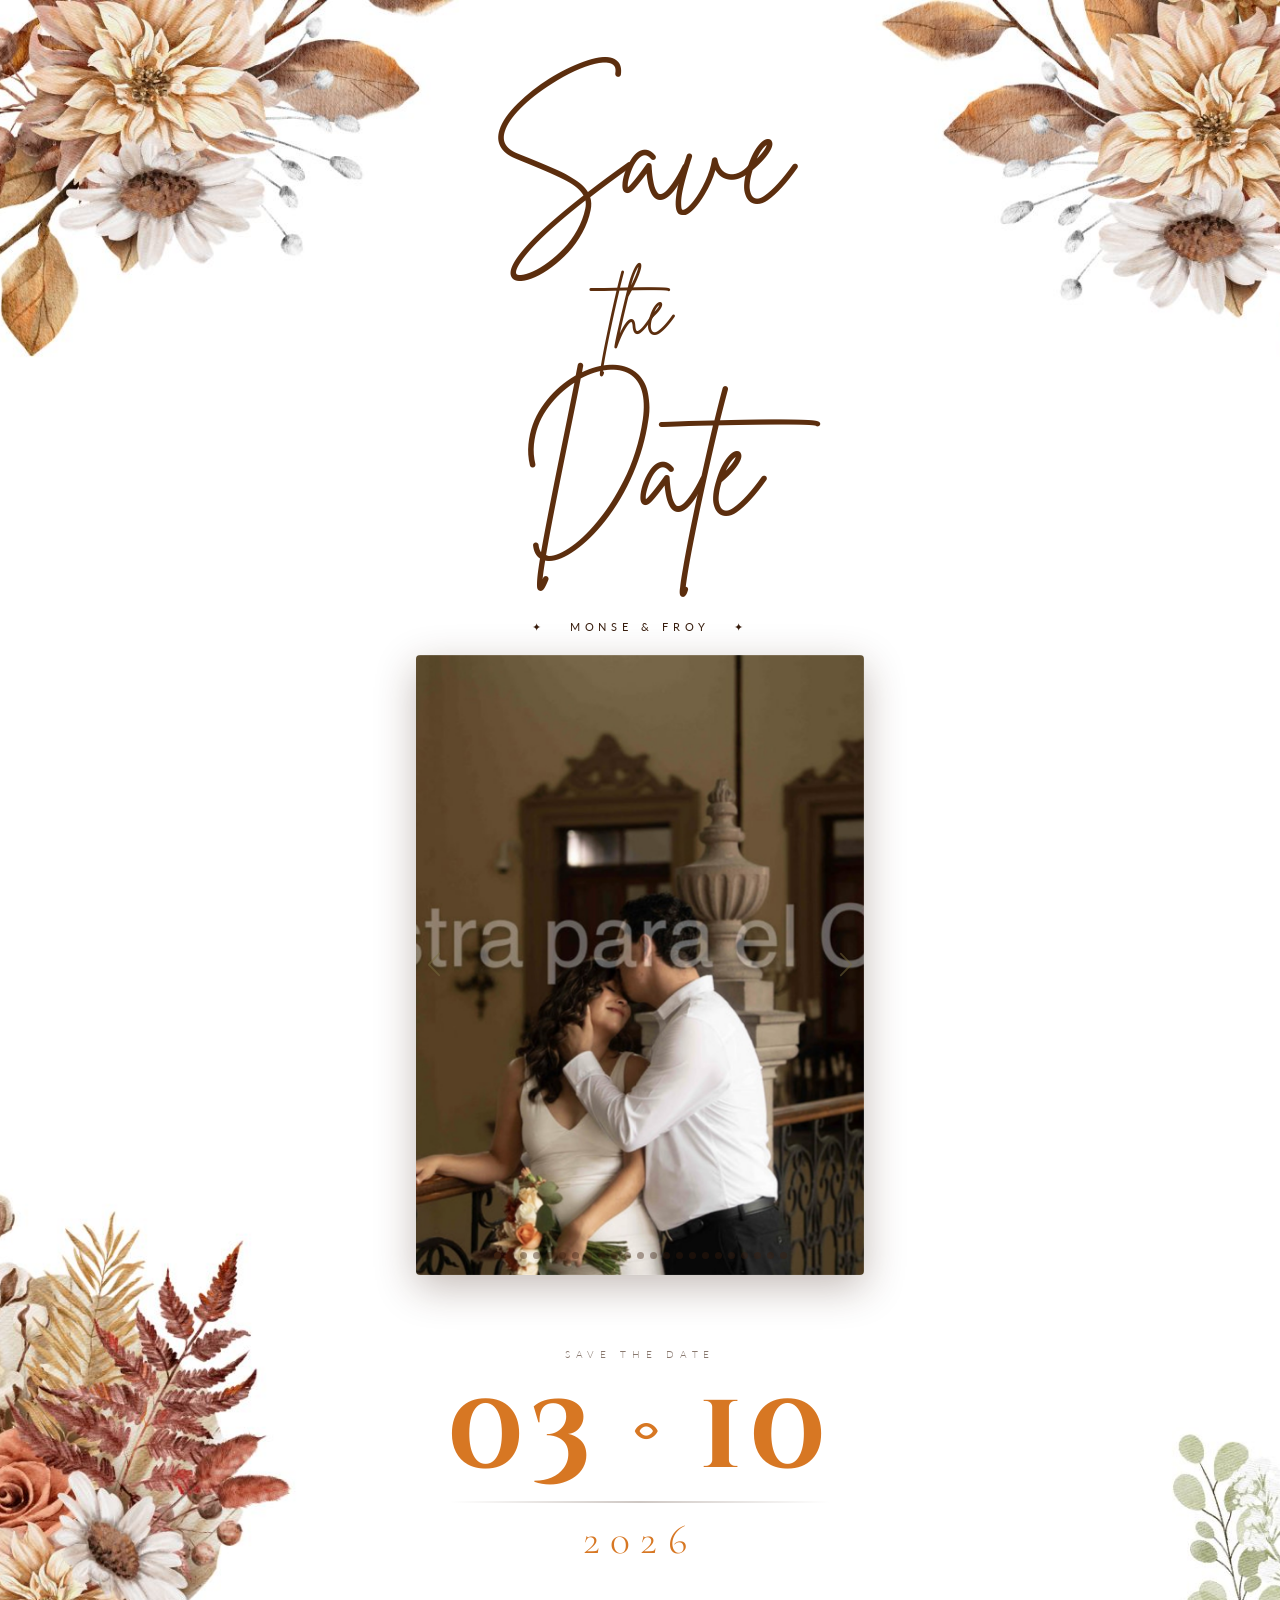
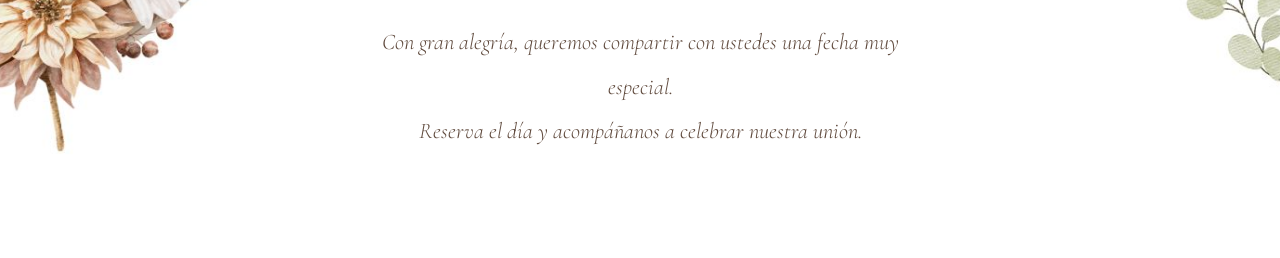
==== index.html @ de8fea37 "Add files via upload" ====
<!DOCTYPE html>
<html lang="es">
<head>
  <meta charset="UTF-8" />
  <meta name="viewport" content="width=device-width, initial-scale=1.0" />
  <title>Monse & Froy – Save the Date</title>
  <link href="https://cdn.jsdelivr.net/npm/bootstrap@5.3.3/dist/css/bootstrap.min.css" rel="stylesheet" />
  <link rel="preconnect" href="https://fonts.googleapis.com" />
  <link rel="preconnect" href="https://fonts.gstatic.com" crossorigin />
  <link href="https://fonts.googleapis.com/css2?family=Cormorant+Garamond:ital,wght@0,300;0,400;1,300;1,400&family=Cinzel+Decorative:wght@400;700&family=Lato:wght@300;400&display=swap" rel="stylesheet" />
  <link rel="stylesheet" href="static/css/styles.css" />
</head>
<body>

  <!-- HEADER – NOMBRES -->
  <header class="fade-up">
    <span class="header-nombres">Save</span>
    <span class="header-amp">the</span>
    <span class="header-nombres">Date</span>
  </header>

  <!-- SEPARADOR -->
  <div class="ornament fade-up">&#10022; &nbsp; Monse & Froy &nbsp; &#10022;</div>

  <!-- CAROUSEL -->
  <div class="carousel-wrap fade-up">
    <div id="photoCarousel" class="carousel slide" data-bs-ride="carousel" data-bs-interval="3200">

      <div class="carousel-indicators">
        <button type="button" data-bs-target="#photoCarousel" data-bs-slide-to="0"  class="active" aria-label="1"></button>
        <button type="button" data-bs-target="#photoCarousel" data-bs-slide-to="1"  aria-label="2"></button>
        <button type="button" data-bs-target="#photoCarousel" data-bs-slide-to="2"  aria-label="3"></button>
        <button type="button" data-bs-target="#photoCarousel" data-bs-slide-to="3"  aria-label="4"></button>
        <button type="button" data-bs-target="#photoCarousel" data-bs-slide-to="4"  aria-label="5"></button>
        <button type="button" data-bs-target="#photoCarousel" data-bs-slide-to="5"  aria-label="6"></button>
        <button type="button" data-bs-target="#photoCarousel" data-bs-slide-to="6"  aria-label="7"></button>
        <button type="button" data-bs-target="#photoCarousel" data-bs-slide-to="7"  aria-label="8"></button>
        <button type="button" data-bs-target="#photoCarousel" data-bs-slide-to="8"  aria-label="9"></button>
        <button type="button" data-bs-target="#photoCarousel" data-bs-slide-to="9"  aria-label="10"></button>
        <button type="button" data-bs-target="#photoCarousel" data-bs-slide-to="10" aria-label="11"></button>
        <button type="button" data-bs-target="#photoCarousel" data-bs-slide-to="11" aria-label="12"></button>
        <button type="button" data-bs-target="#photoCarousel" data-bs-slide-to="12" aria-label="13"></button>
        <button type="button" data-bs-target="#photoCarousel" data-bs-slide-to="13" aria-label="14"></button>
        <button type="button" data-bs-target="#photoCarousel" data-bs-slide-to="14" aria-label="15"></button>
        <button type="button" data-bs-target="#photoCarousel" data-bs-slide-to="15" aria-label="16"></button>
        <button type="button" data-bs-target="#photoCarousel" data-bs-slide-to="16" aria-label="17"></button>
        <button type="button" data-bs-target="#photoCarousel" data-bs-slide-to="17" aria-label="18"></button>
        <button type="button" data-bs-target="#photoCarousel" data-bs-slide-to="18" aria-label="19"></button>
        <button type="button" data-bs-target="#photoCarousel" data-bs-slide-to="19" aria-label="20"></button>
        <button type="button" data-bs-target="#photoCarousel" data-bs-slide-to="20" aria-label="21"></button>
        <button type="button" data-bs-target="#photoCarousel" data-bs-slide-to="21" aria-label="22"></button>
        <button type="button" data-bs-target="#photoCarousel" data-bs-slide-to="22" aria-label="23"></button>
      </div>

      <div class="carousel-inner">
        <div class="carousel-item active"><img src="static/img/Screenshot_20260501_113223_Chrome.jpg" alt="" /></div>
        <div class="carousel-item"><img src="static/img/Screenshot_20260501_113241_Chrome.jpg" alt="" /></div>
        <div class="carousel-item"><img src="static/img/Screenshot_20260501_113318_Chrome.jpg" alt="" /></div>
        <div class="carousel-item"><img src="static/img/Screenshot_20260501_113637_Chrome.jpg" alt="" /></div>
        <div class="carousel-item"><img src="static/img/Screenshot_20260501_113701_Chrome.jpg" alt="" /></div>
        <div class="carousel-item"><img src="static/img/Screenshot_20260501_113858_Chrome.jpg" alt="" /></div>
        <div class="carousel-item"><img src="static/img/Screenshot_20260501_114053_Chrome.jpg" alt="" /></div>
        <div class="carousel-item"><img src="static/img/Screenshot_20260501_114417_Chrome.jpg" alt="" /></div>
        <div class="carousel-item"><img src="static/img/Screenshot_20260501_114500_Chrome.jpg" alt="" /></div>
        <div class="carousel-item"><img src="static/img/Screenshot_20260501_114534_Chrome.jpg" alt="" /></div>
        <div class="carousel-item"><img src="static/img/Screenshot_20260501_114603_Chrome.jpg" alt="" /></div>
        <div class="carousel-item"><img src="static/img/Screenshot_20260501_114624_Chrome.jpg" alt="" /></div>
        <div class="carousel-item"><img src="static/img/Screenshot_20260501_114653_Chrome.jpg" alt="" /></div>
        <div class="carousel-item"><img src="static/img/Screenshot_20260501_114731_Chrome.jpg" alt="" /></div>
        <div class="carousel-item"><img src="static/img/Screenshot_20260501_114816_Chrome.jpg" alt="" /></div>
        <div class="carousel-item"><img src="static/img/Screenshot_20260501_114900_Chrome.jpg" alt="" /></div>
        <div class="carousel-item"><img src="static/img/Screenshot_20260501_115007_Chrome.jpg" alt="" /></div>
        <div class="carousel-item"><img src="static/img/Screenshot_20260501_115019_Chrome.jpg" alt="" /></div>
        <div class="carousel-item"><img src="static/img/Screenshot_20260501_115031_Chrome.jpg" alt="" /></div>
        <div class="carousel-item"><img src="static/img/Screenshot_20260501_115051_Chrome.jpg" alt="" /></div>
        <div class="carousel-item"><img src="static/img/Screenshot_20260501_115339_Chrome.jpg" alt="" /></div>
        <div class="carousel-item"><img src="static/img/Screenshot_20260501_115404_Chrome.jpg" alt="" /></div>
        <div class="carousel-item"><img src="static/img/WhatsApp Image 2026-05-01 at 1.18.39 PM.jpeg" alt="" /></div>
      </div>

      <button class="carousel-control-prev" type="button" data-bs-target="#photoCarousel" data-bs-slide="prev">
        <span class="carousel-control-prev-icon" aria-hidden="true"></span>
        <span class="visually-hidden">Anterior</span>
      </button>
      <button class="carousel-control-next" type="button" data-bs-target="#photoCarousel" data-bs-slide="next">
        <span class="carousel-control-next-icon" aria-hidden="true"></span>
        <span class="visually-hidden">Siguiente</span>
      </button>
    </div>
  </div>

  <!-- FECHA -->
  <section id="fecha" class="fade-up">
    <span class="save-label">Save the Date</span>
    <div class="date-display">03 &middot; 10</div>
    <span class="date-line"></span>
    <span class="year-tag">2026</span>
  </section>

  <!-- LEYENDA -->
  <section id="leyenda" class="fade-up">
    <p class="legend-text">
      Con gran alegría, queremos compartir con ustedes una fecha muy especial.<br />
      Reserva el día y acompáñanos a celebrar nuestra unión.
    </p>
  </section>

  <footer></footer>

  <!-- Bootstrap JS -->
  <script src="https://cdn.jsdelivr.net/npm/bootstrap@5.3.3/dist/js/bootstrap.bundle.min.js"></script>

  <!-- Fade-in on scroll -->
  <script>
    const obs = new IntersectionObserver(
      es => es.forEach(e => { if (e.isIntersecting) e.target.classList.add('visible'); }),
      { threshold: 0.1 }
    );
    document.querySelectorAll('.fade-up').forEach(el => obs.observe(el));
  </script>
</body>
</html>
---- static/css/styles.css ----
/* ══════════════════════════════════════
   Save the Date – Monse & Froy
   styles.css
   ══════════════════════════════════════ */

/* ── FUENTE LOCAL: BRITTANY ── */
@font-face {
  font-family: 'Brittany';
  src: url('../fonts/BrittanySignatureScript.ttf') format('truetype');
  font-weight: normal;
  font-style: normal;
  font-display: swap;
}

/* ── VARIABLES ── */
:root {
  --dark:  #3a1f0f;
  --mid:   #7a4a28;
  --brown: #5c2e0e;
}

/* ── RESET ── */
* {
  margin: 0;
  padding: 0;
  box-sizing: border-box;
}

html {
  scroll-behavior: smooth;
}

/* ── BODY / FONDO FIJO ── */
body {
  background-color: #ffffff;
  background-image: url('../img/Fondo.jpg');
  background-size: cover;
  background-position: center top;
  background-repeat: no-repeat;
  color: var(--dark);
  font-family: 'Lato', sans-serif;
  font-weight: 300;
}

/* ── HEADER – NOMBRES ── */
header {
  text-align: center;
  padding: 3.5rem 1rem 2rem;
}

.header-nombres {
  font-family: 'Brittany', cursive;
  font-size: clamp(4rem, 14vw, 9rem);
  color: var(--brown);
  line-height: 1.4;
  display: block;
  margin-bottom: 0.3rem;
}

.header-amp {
  font-family: 'Brittany', cursive;
  font-size: clamp(2rem, 7vw, 4.5rem);
  color: var(--brown);
  display: block;
  line-height: 1.4;
  margin-bottom: 0.3rem;
}

/* ── SEPARADOR ── */
.ornament {
  text-align: center;
  padding: 0.8rem 0 1.2rem;
  color: var(--dark);
  letter-spacing: .45em;
  font-size: .68rem;
  font-weight: 400;
  text-transform: uppercase;
  opacity: .55;
}

/* ── CARRUSEL CONTENEDOR ── */
.carousel-wrap {
  max-width: 480px;
  margin: 0 auto 1.5rem;
  padding: 0 1rem;
}

/* ── CARRUSEL ── */
#photoCarousel {
  border-radius: 4px;
  overflow: hidden;
  box-shadow: 0 12px 40px rgba(58, 31, 15, .30);
}

#photoCarousel .carousel-inner img {
  width: 100%;
  height: 620px;
  object-fit: cover;
  object-position: center center;
}

/* ── FLECHAS ── */
.carousel-control-prev,
.carousel-control-next {
  width: 8%;
}

.carousel-control-prev-icon,
.carousel-control-next-icon {
  filter: invert(20%) sepia(30%) saturate(500%) hue-rotate(10deg) brightness(0.5);
  width: 1.8rem;
  height: 1.8rem;
}

/* ── INDICADORES (puntos) ── */
.carousel-indicators [data-bs-target] {
  background-color: var(--dark);
  width: 7px;
  height: 7px;
  border-radius: 50%;
  border: none;
  opacity: .40;
}

.carousel-indicators .active {
  opacity: 1;
}

/* ── SECCIÓN FECHA ── */
#fecha {
  text-align: center;
  padding: 3rem 1rem 1.8rem;
}

.save-label {
  font-family: 'Lato', sans-serif;
  letter-spacing: .55em;
  font-size: .65rem;
  text-transform: uppercase;
  color: var(--dark);
  display: block;
  margin-bottom: 1rem;
  opacity: .6;
}

.date-display {
  font-family: 'Cinzel Decorative', serif;
  font-size: clamp(3rem, 10vw, 7rem);
  font-weight: 700;
  color: #d77723;
  line-height: 1;
  letter-spacing: .06em;
  display: inline-block;
}

.date-line {
  display: block;
  height: 1.5px;
  background: linear-gradient(90deg, transparent, var(--dark), transparent);
  opacity: .25;
  margin: .7rem auto 0;
  max-width: 380px;
}

.year-tag {
  font-family: 'Cormorant Garamond', serif;
  font-size: clamp(1.5rem, 4vw, 2.6rem);
  font-weight: 300;
  color: #d77723;
  letter-spacing: .25em;
  display: block;
  margin-top: .4rem;
}

/* ── LEYENDA ── */
#leyenda {
  text-align: center;
  padding: 1.2rem 1.8rem 3.5rem;
}

.legend-text {
  font-family: 'Cormorant Garamond', serif;
  font-size: clamp(1.1rem, 2.8vw, 1.4rem);
  font-style: italic;
  color: var(--dark);
  opacity: .8;
  max-width: 520px;
  margin: 0 auto;
  line-height: 2;
}

/* ── FOOTER vacío ── */
footer {
  height: 3rem;
}

/* ── ANIMACIÓN FADE-IN ── */
.fade-up {
  opacity: 0;
  transform: translateY(20px);
  transition: opacity .75s ease, transform .75s ease;
}

.fade-up.visible {
  opacity: 1;
  transform: translateY(0);
}

/* ── RESPONSIVE ── */
@media (max-width: 600px) {
  #photoCarousel .carousel-inner img {
    height: 420px;
  }

  header {
    padding: 2.5rem 1rem 1.2rem;
  }
}
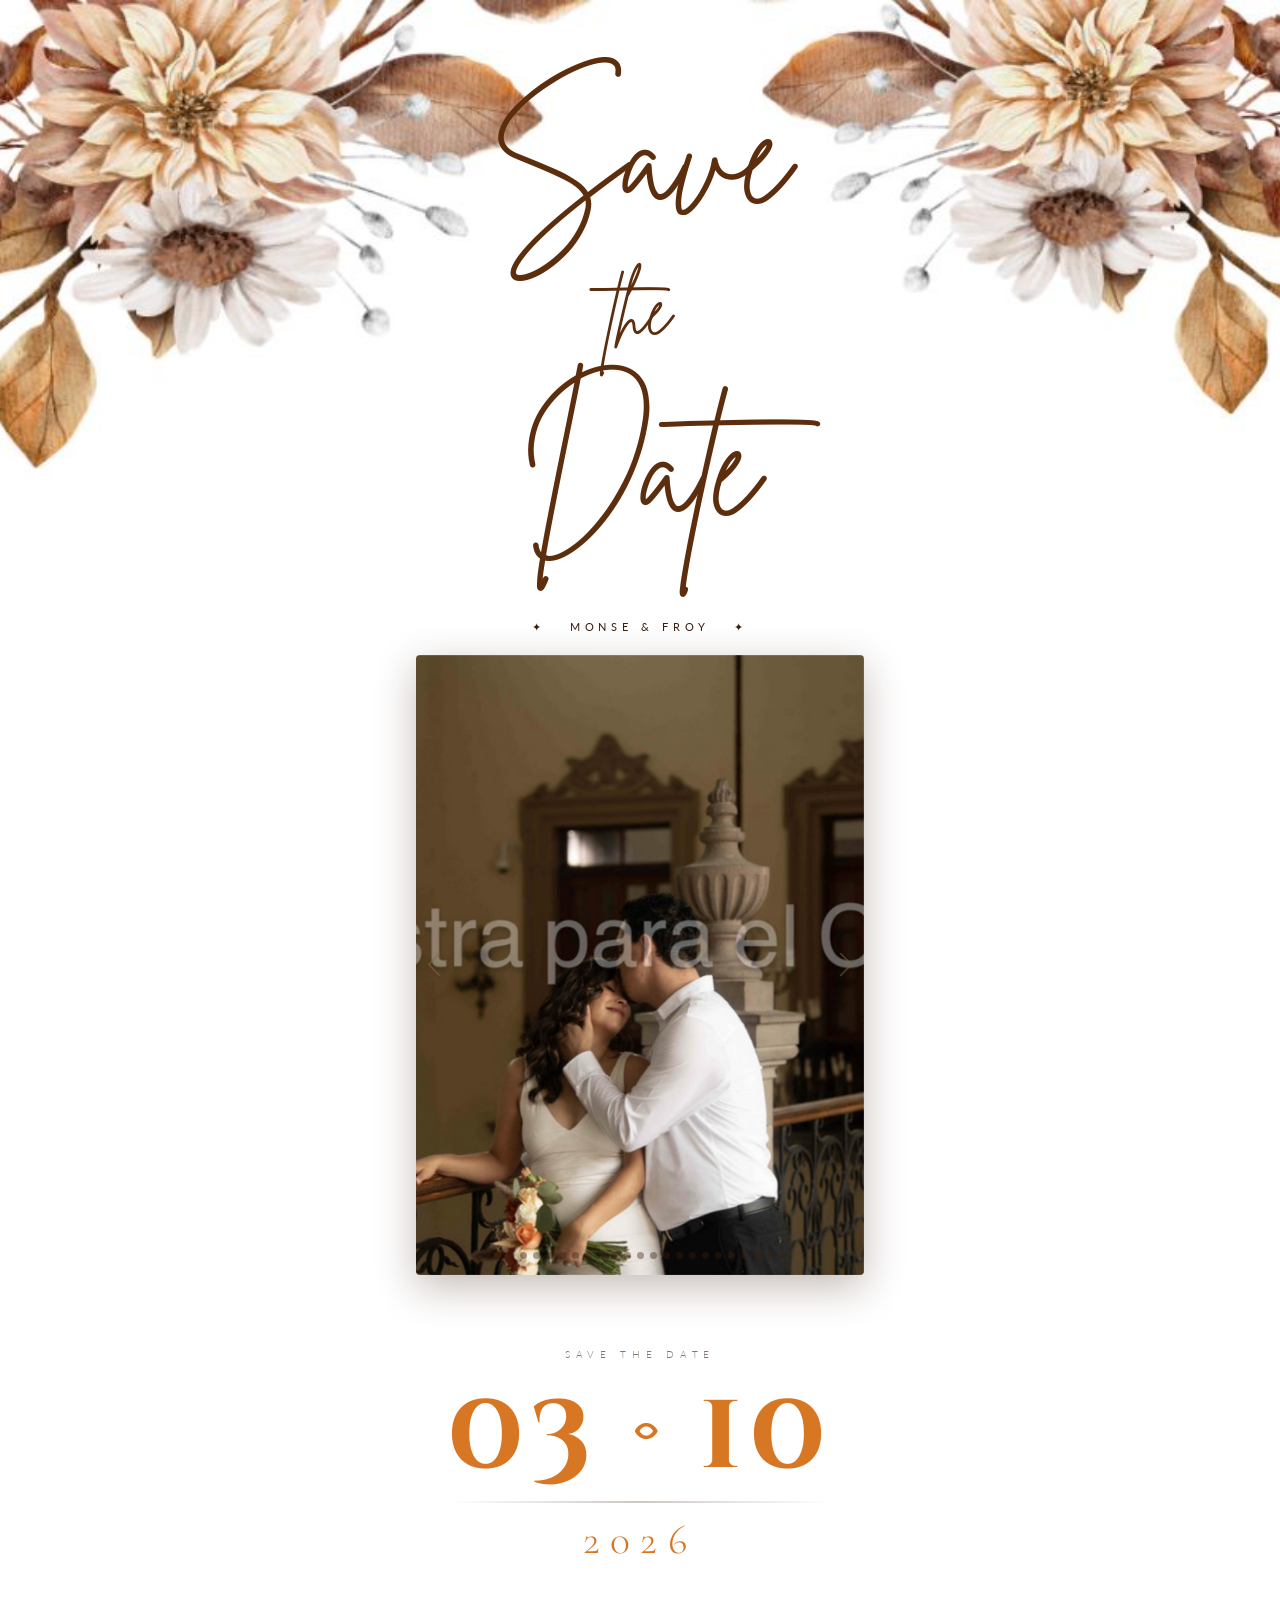
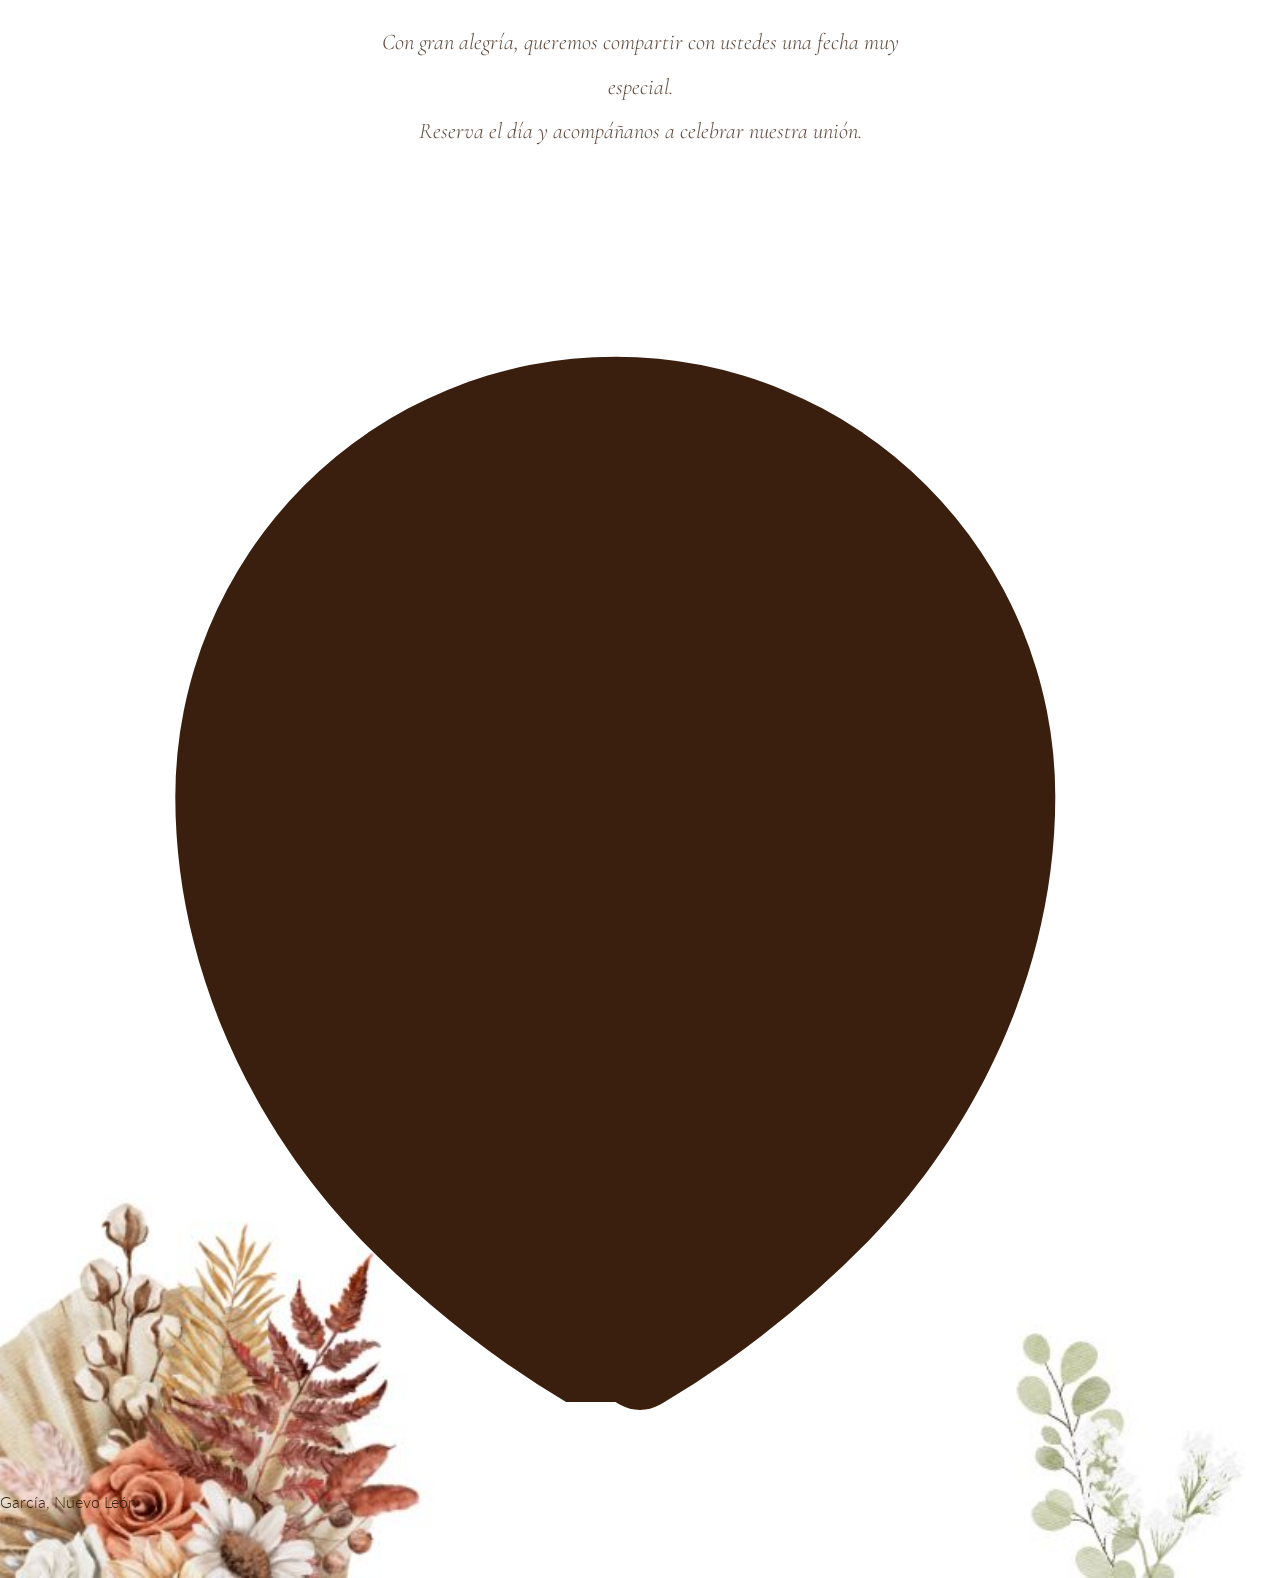
==== commit 4482948c: "Update index.html" ====
--- a/index.html
+++ b/index.html
@@ -105,6 +105,17 @@
     </p>
   </section>
 
+  <!-- UBICACIÓN -->
+  <section id="ubicacion" class="fade-up">
+    <div class="ubicacion-wrap">
+      <svg xmlns="http://www.w3.org/2000/svg" viewBox="0 0 24 24" fill="currentColor" class="ubicacion-icon">
+        <path fill-rule="evenodd" d="M11.54 22.351l.07.04.028.016a.76.76 0 00.723 0l.028-.015.071-.041a16.975 16.975 0 001.144-.742 19.58 19.58 0 002.683-2.282c1.944-2.003 3.5-4.989 3.5-8.327a8.25 8.25 0 00-16.5 0c0 3.338 1.556 6.324 3.5 8.327a19.58 19.58 0 002.682 2.282 16.975 16.975 0 001.145.742z" clip-rule="evenodd" />
+        <path fill-rule="evenodd" d="M12 9a3 3 0 100 6 3 3 0 000-6z" clip-rule="evenodd" />
+      </svg>
+      <p class="ubicacion-texto">García, Nuevo León</p>
+    </div>
+  </section>
+
   <footer></footer>
 
   <!-- Bootstrap JS -->
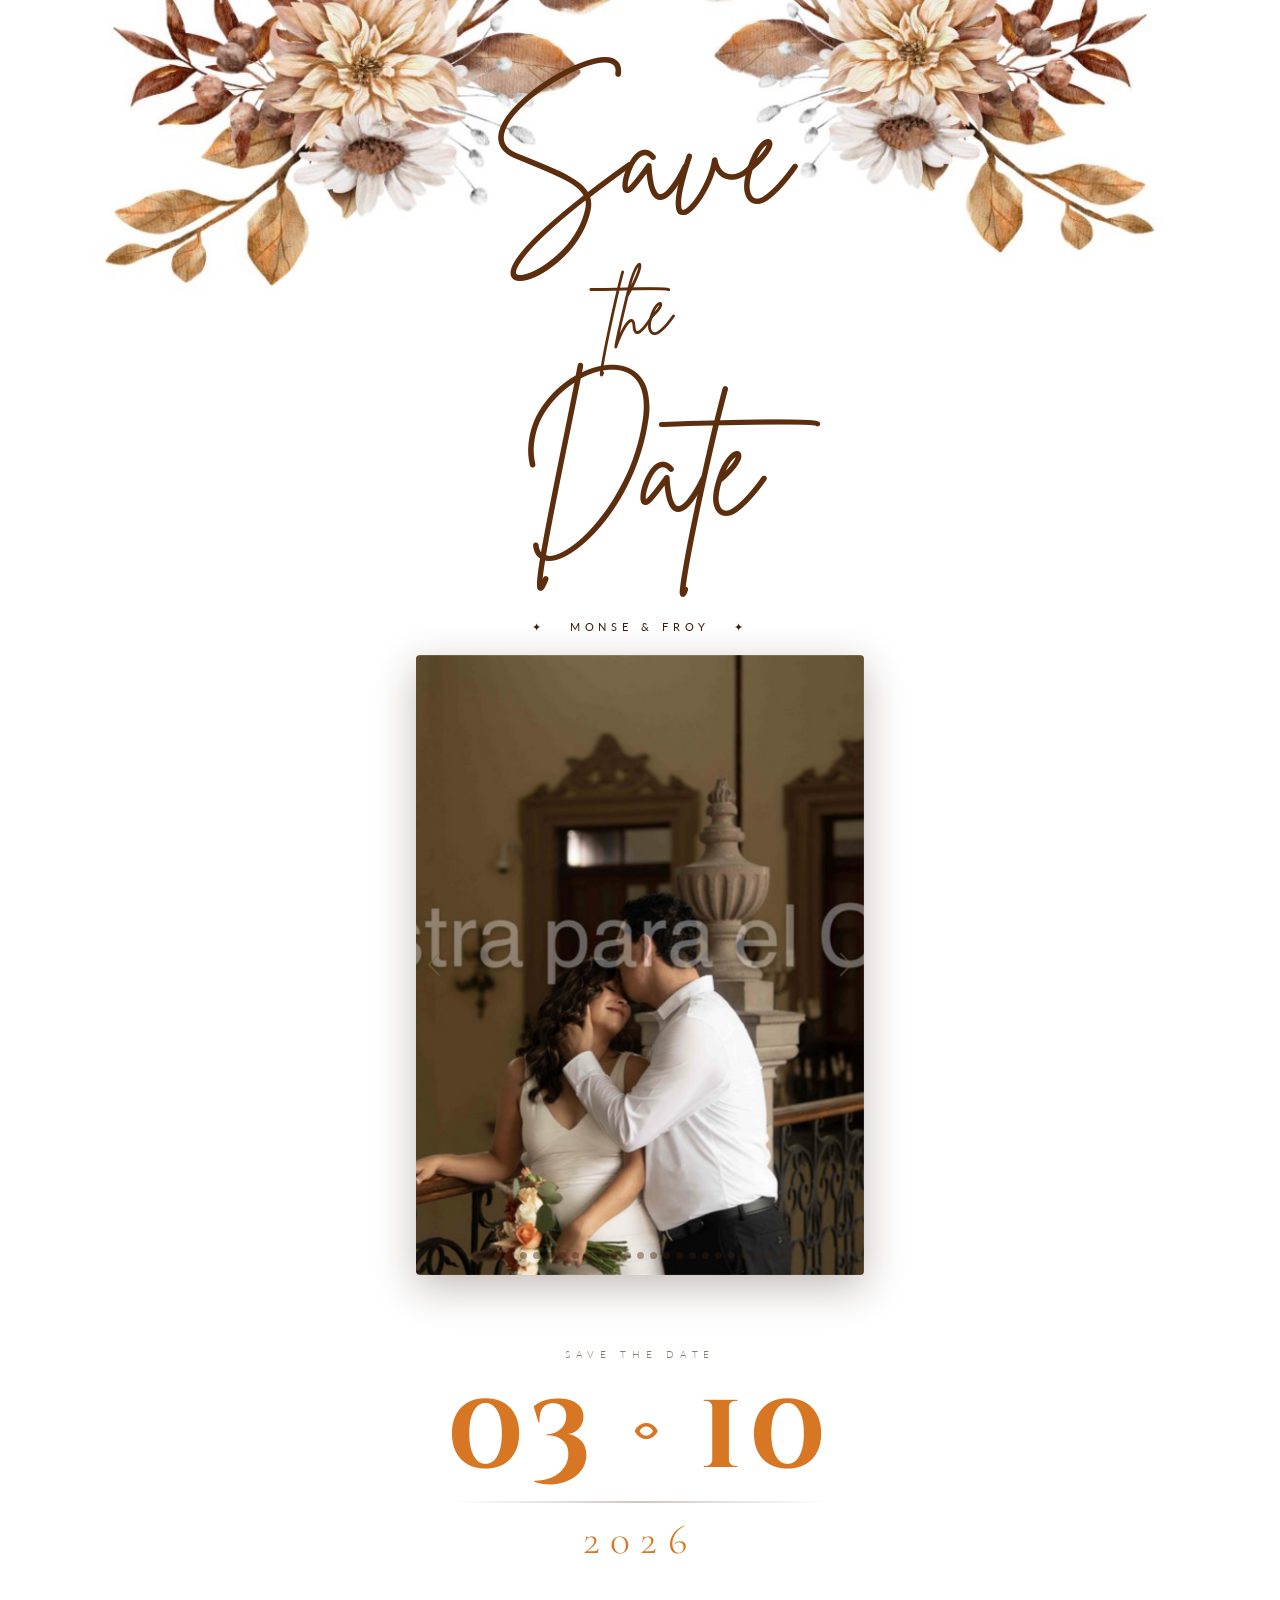
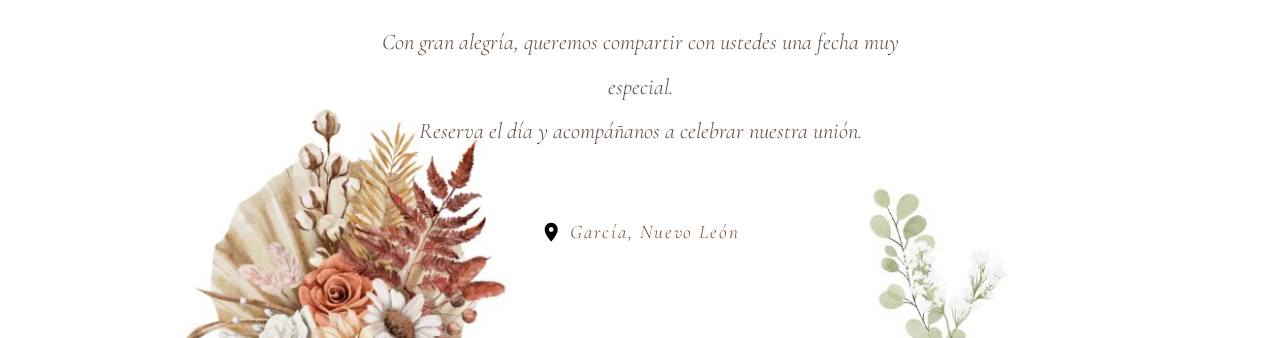
==== commit 73cd3416: "Update index.html" ====
--- a/index.html
+++ b/index.html
@@ -108,9 +108,8 @@
   <!-- UBICACIÓN -->
   <section id="ubicacion" class="fade-up">
     <div class="ubicacion-wrap">
-      <svg xmlns="http://www.w3.org/2000/svg" viewBox="0 0 24 24" fill="currentColor" class="ubicacion-icon">
-        <path fill-rule="evenodd" d="M11.54 22.351l.07.04.028.016a.76.76 0 00.723 0l.028-.015.071-.041a16.975 16.975 0 001.144-.742 19.58 19.58 0 002.683-2.282c1.944-2.003 3.5-4.989 3.5-8.327a8.25 8.25 0 00-16.5 0c0 3.338 1.556 6.324 3.5 8.327a19.58 19.58 0 002.682 2.282 16.975 16.975 0 001.145.742z" clip-rule="evenodd" />
-        <path fill-rule="evenodd" d="M12 9a3 3 0 100 6 3 3 0 000-6z" clip-rule="evenodd" />
+      <svg xmlns="http://www.w3.org/2000/svg" class="ubicacion-icon" viewBox="0 0 24 24">
+        <path d="M12 2C8.13 2 5 5.13 5 9c0 5.25 7 13 7 13s7-7.75 7-13c0-3.87-3.13-7-7-7zm0 9.5c-1.38 0-2.5-1.12-2.5-2.5s1.12-2.5 2.5-2.5 2.5 1.12 2.5 2.5-1.12 2.5-2.5 2.5z"/>
       </svg>
       <p class="ubicacion-texto">García, Nuevo León</p>
     </div>
--- a/static/css/styles.css
+++ b/static/css/styles.css
@@ -189,6 +189,34 @@
   line-height: 2;
 }
 
+/* ── UBICACIÓN ── */
+#ubicacion {
+  text-align: center;
+  padding: 0.5rem 1rem 2.5rem;
+}
+
+.ubicacion-wrap {
+  display: inline-flex;
+  align-items: center;
+  gap: 0.5rem;
+}
+
+.ubicacion-icon {
+  width: 1.4rem;
+  height: 1.4rem;
+  color: var(--brown);
+  flex-shrink: 0;
+}
+
+.ubicacion-texto {
+  font-family: 'Cormorant Garamond', serif;
+  font-size: 1.2rem;
+  font-style: italic;
+  color: var(--mid);
+  letter-spacing: 0.1em;
+  margin: 0;
+}
+
 /* ── FOOTER vacío ── */
 footer {
   height: 3rem;
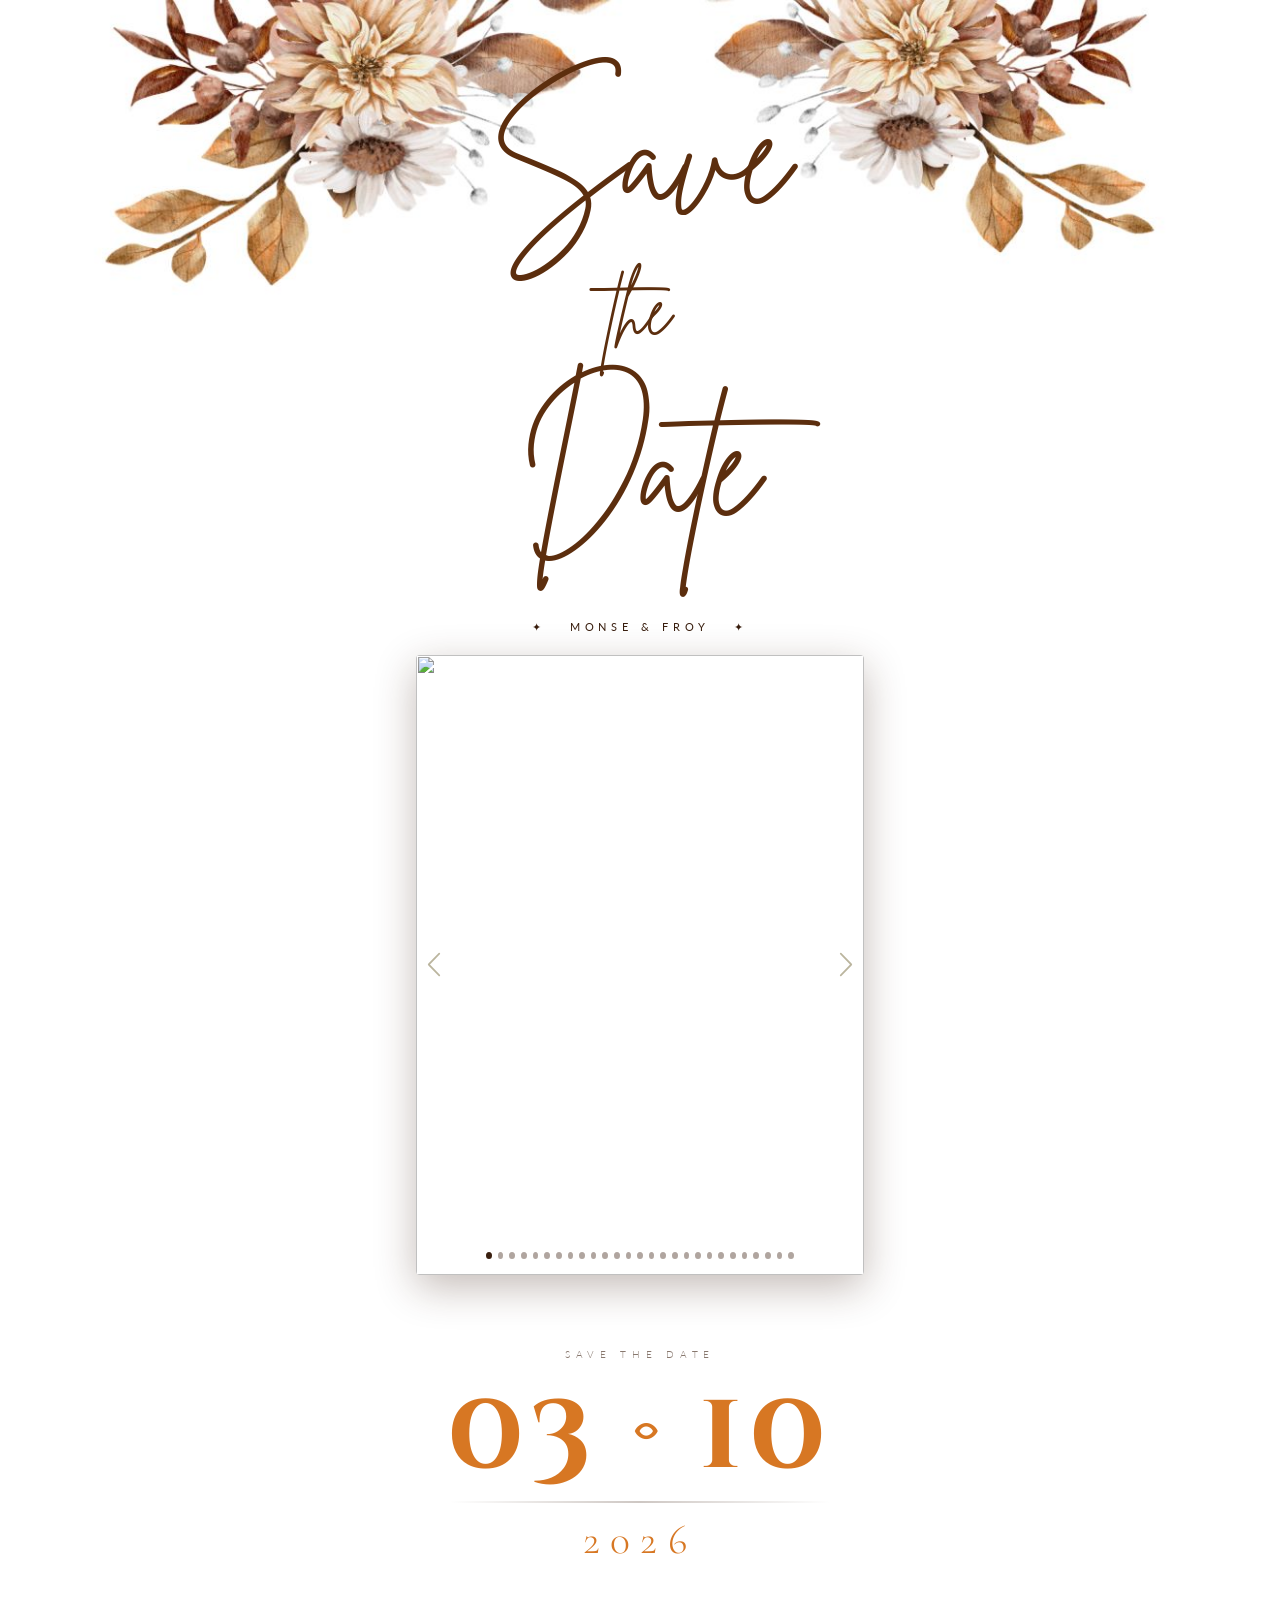
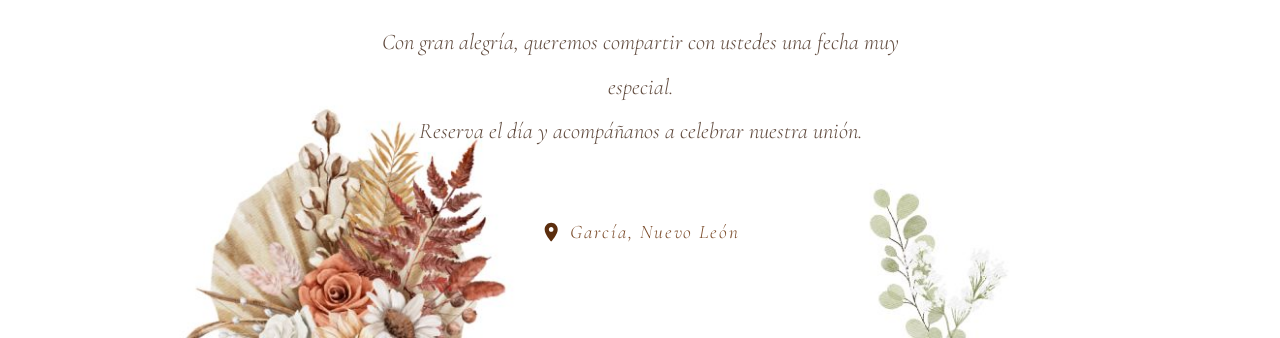
==== commit 16e7c298: "Add files via upload" ====
--- a/index.html
+++ b/index.html
@@ -50,32 +50,39 @@
         <button type="button" data-bs-target="#photoCarousel" data-bs-slide-to="20" aria-label="21"></button>
         <button type="button" data-bs-target="#photoCarousel" data-bs-slide-to="21" aria-label="22"></button>
         <button type="button" data-bs-target="#photoCarousel" data-bs-slide-to="22" aria-label="23"></button>
+        <button type="button" data-bs-target="#photoCarousel" data-bs-slide-to="23" aria-label="23"></button>
+        <button type="button" data-bs-target="#photoCarousel" data-bs-slide-to="24" aria-label="24"></button>      
+        <button type="button" data-bs-target="#photoCarousel" data-bs-slide-to="25" aria-label="23"></button>
+        <button type="button" data-bs-target="#photoCarousel" data-bs-slide-to="26" aria-label="23"></button>
       </div>
 
       <div class="carousel-inner">
-        <div class="carousel-item active"><img src="static/img/Screenshot_20260501_113223_Chrome.jpg" alt="" /></div>
-        <div class="carousel-item"><img src="static/img/Screenshot_20260501_113241_Chrome.jpg" alt="" /></div>
-        <div class="carousel-item"><img src="static/img/Screenshot_20260501_113318_Chrome.jpg" alt="" /></div>
-        <div class="carousel-item"><img src="static/img/Screenshot_20260501_113637_Chrome.jpg" alt="" /></div>
-        <div class="carousel-item"><img src="static/img/Screenshot_20260501_113701_Chrome.jpg" alt="" /></div>
-        <div class="carousel-item"><img src="static/img/Screenshot_20260501_113858_Chrome.jpg" alt="" /></div>
-        <div class="carousel-item"><img src="static/img/Screenshot_20260501_114053_Chrome.jpg" alt="" /></div>
-        <div class="carousel-item"><img src="static/img/Screenshot_20260501_114417_Chrome.jpg" alt="" /></div>
-        <div class="carousel-item"><img src="static/img/Screenshot_20260501_114500_Chrome.jpg" alt="" /></div>
-        <div class="carousel-item"><img src="static/img/Screenshot_20260501_114534_Chrome.jpg" alt="" /></div>
-        <div class="carousel-item"><img src="static/img/Screenshot_20260501_114603_Chrome.jpg" alt="" /></div>
-        <div class="carousel-item"><img src="static/img/Screenshot_20260501_114624_Chrome.jpg" alt="" /></div>
-        <div class="carousel-item"><img src="static/img/Screenshot_20260501_114653_Chrome.jpg" alt="" /></div>
-        <div class="carousel-item"><img src="static/img/Screenshot_20260501_114731_Chrome.jpg" alt="" /></div>
-        <div class="carousel-item"><img src="static/img/Screenshot_20260501_114816_Chrome.jpg" alt="" /></div>
-        <div class="carousel-item"><img src="static/img/Screenshot_20260501_114900_Chrome.jpg" alt="" /></div>
-        <div class="carousel-item"><img src="static/img/Screenshot_20260501_115007_Chrome.jpg" alt="" /></div>
-        <div class="carousel-item"><img src="static/img/Screenshot_20260501_115019_Chrome.jpg" alt="" /></div>
-        <div class="carousel-item"><img src="static/img/Screenshot_20260501_115031_Chrome.jpg" alt="" /></div>
-        <div class="carousel-item"><img src="static/img/Screenshot_20260501_115051_Chrome.jpg" alt="" /></div>
-        <div class="carousel-item"><img src="static/img/Screenshot_20260501_115339_Chrome.jpg" alt="" /></div>
-        <div class="carousel-item"><img src="static/img/Screenshot_20260501_115404_Chrome.jpg" alt="" /></div>
-        <div class="carousel-item"><img src="static/img/WhatsApp Image 2026-05-01 at 1.18.39 PM.jpeg" alt="" /></div>
+        <div class="carousel-item active"><img src="static/img/SavetheDateA&F-1.jpg" alt="" /></div>
+        <div class="carousel-item"><img src="static/img/SavetheDateA&F-2.jpg" alt="" /></div>
+        <div class="carousel-item"><img src="static/img/SavetheDateA&F-3.jpg" alt="" /></div>
+        <div class="carousel-item"><img src="static/img/SavetheDateA&F-4.jpg" alt="" /></div>
+        <div class="carousel-item"><img src="static/img/SavetheDateA&F-6.jpg" alt="" /></div>
+        <div class="carousel-item"><img src="static/img/SavetheDateA&F-7.jpg" alt="" /></div>
+        <div class="carousel-item"><img src="static/img/SavetheDateA&F-8.jpg" alt="" /></div>
+        <div class="carousel-item"><img src="static/img/SavetheDateA&F-9.jpg" alt="" /></div>
+        <div class="carousel-item"><img src="static/img/SavetheDateA&F-10.jpg" alt="" /></div>
+        <div class="carousel-item"><img src="static/img/SavetheDateA&F-12.jpg" alt="" /></div>
+        <div class="carousel-item"><img src="static/img/SavetheDateA&F-13.jpg" alt="" /></div>
+        <div class="carousel-item"><img src="static/img/SavetheDateA&F-15.jpg" alt="" /></div>
+        <div class="carousel-item"><img src="static/img/SavetheDateA&F-17.jpg" alt="" /></div>
+        <div class="carousel-item"><img src="static/img/SavetheDateA&F-18.jpg" alt="" /></div>
+        <div class="carousel-item"><img src="static/img/SavetheDateA&F-19.jpg" alt="" /></div>
+        <div class="carousel-item"><img src="static/img/SavetheDateA&F-20.jpg" alt="" /></div>
+        <div class="carousel-item"><img src="static/img/SavetheDateA&F-21.jpg" alt="" /></div>
+        <div class="carousel-item"><img src="static/img/SavetheDateA&F-22.jpg" alt="" /></div>
+        <div class="carousel-item"><img src="static/img/SavetheDateA&F-23.jpg" alt="" /></div>
+        <div class="carousel-item"><img src="static/img/SavetheDateA&F-24.jpg" alt="" /></div>
+        <div class="carousel-item"><img src="static/img/SavetheDateA&F-25.jpg" alt="" /></div>
+        <div class="carousel-item"><img src="static/img/SavetheDateA&F-26.jpg" alt="" /></div>
+        <div class="carousel-item"><img src="static/img/SavetheDateA&F-27.jpg" alt="" /></div>
+        <div class="carousel-item"><img src="static/img/SavetheDateA&F-28.jpg" alt="" /></div>
+        <div class="carousel-item"><img src="static/img/SavetheDateA&F-29.jpg" alt="" /></div>
+        <div class="carousel-item"><img src="static/img/SavetheDateA&F-30.jpg" alt="" /></div>
       </div>
 
       <button class="carousel-control-prev" type="button" data-bs-target="#photoCarousel" data-bs-slide="prev">
--- a/static/css/styles.css
+++ b/static/css/styles.css
@@ -204,7 +204,7 @@
 .ubicacion-icon {
   width: 1.4rem;
   height: 1.4rem;
-  color: var(--brown);
+  fill: var(--brown);
   flex-shrink: 0;
 }
 
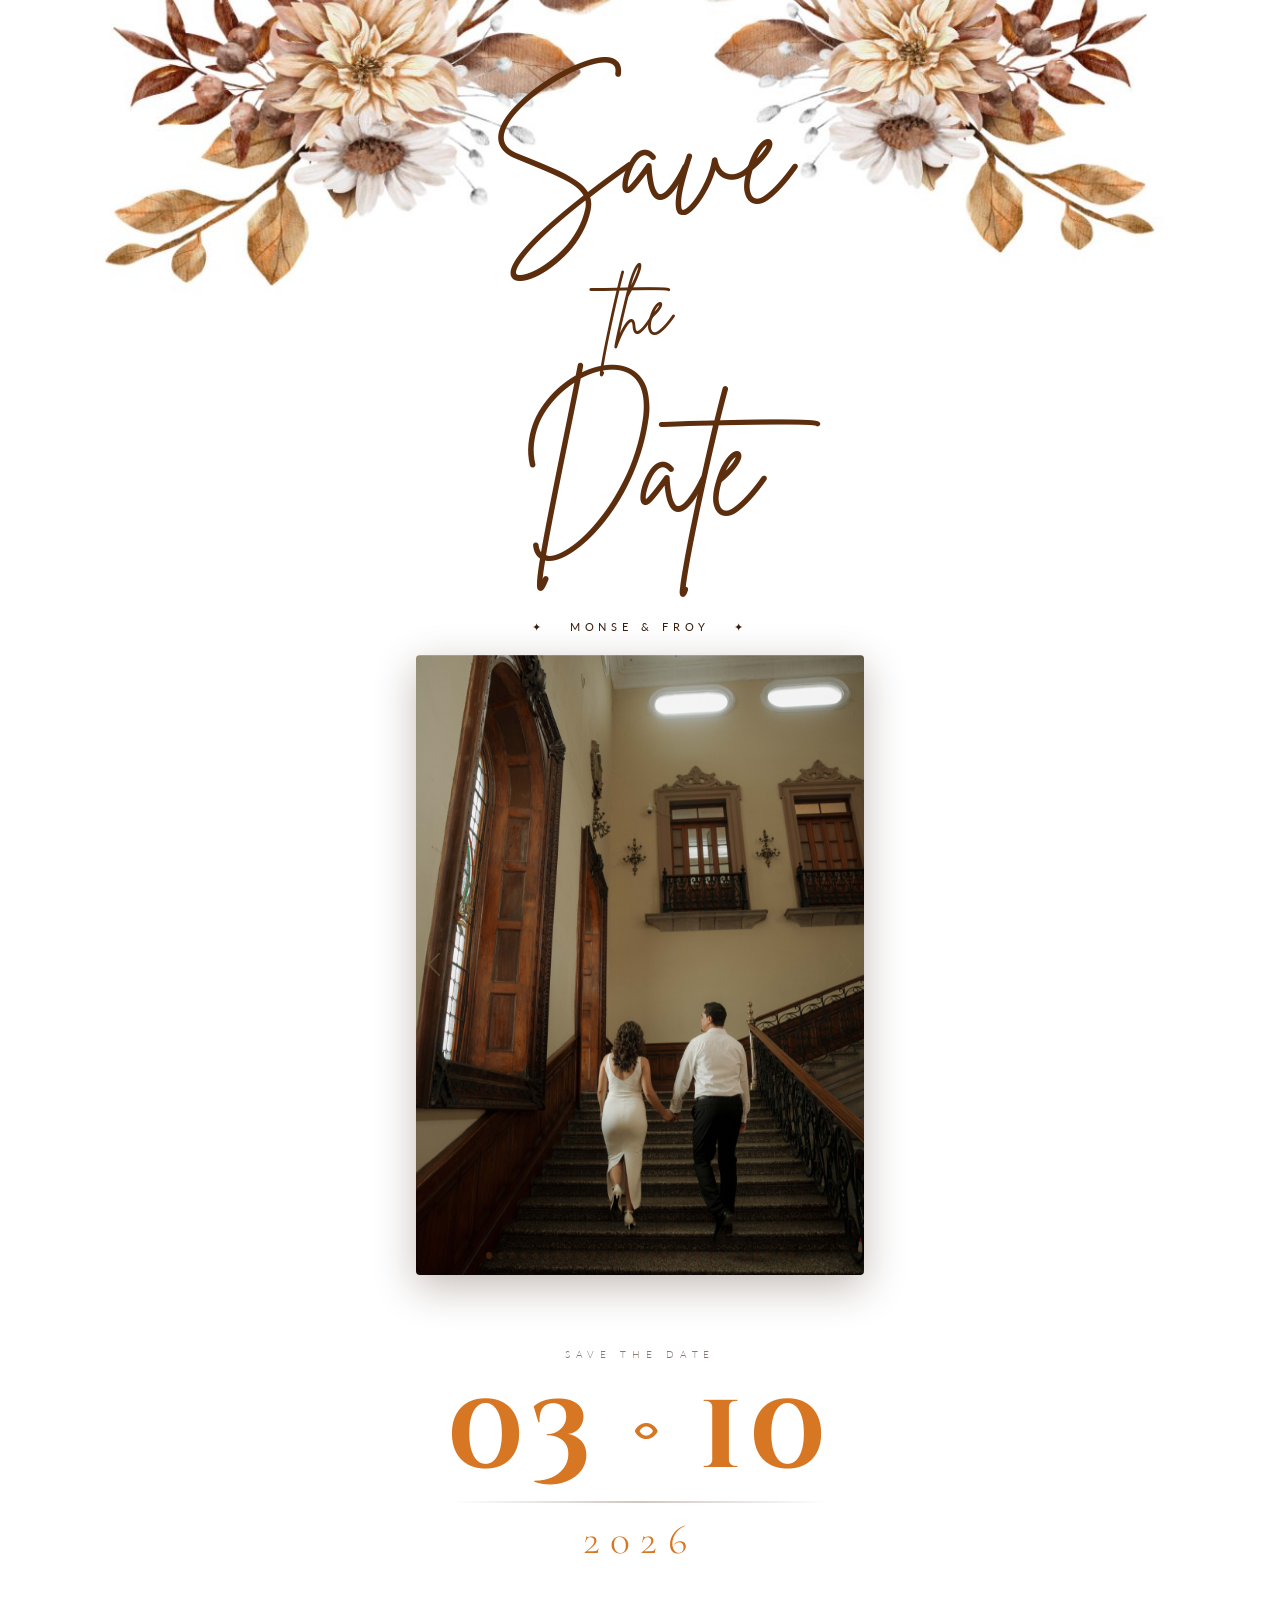
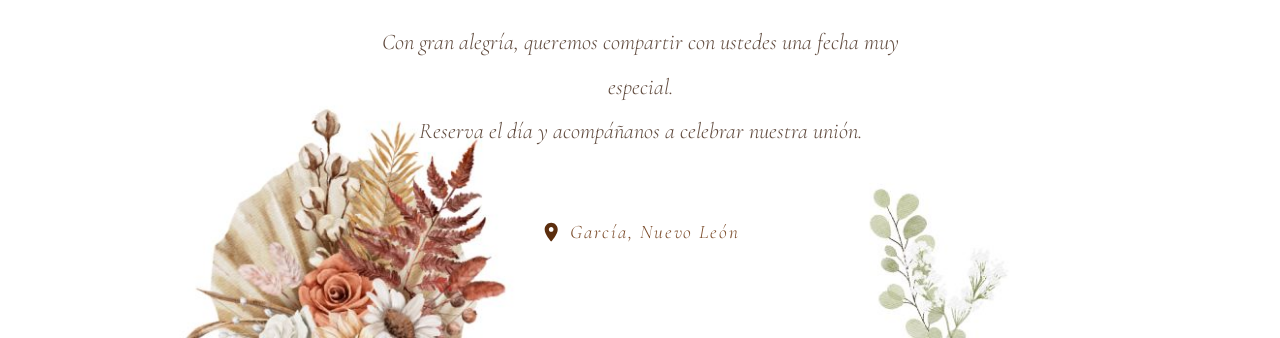
==== commit fe9552cc: "Update index.html" ====
--- a/index.html
+++ b/index.html
@@ -50,10 +50,10 @@
         <button type="button" data-bs-target="#photoCarousel" data-bs-slide-to="20" aria-label="21"></button>
         <button type="button" data-bs-target="#photoCarousel" data-bs-slide-to="21" aria-label="22"></button>
         <button type="button" data-bs-target="#photoCarousel" data-bs-slide-to="22" aria-label="23"></button>
-        <button type="button" data-bs-target="#photoCarousel" data-bs-slide-to="23" aria-label="23"></button>
-        <button type="button" data-bs-target="#photoCarousel" data-bs-slide-to="24" aria-label="24"></button>      
-        <button type="button" data-bs-target="#photoCarousel" data-bs-slide-to="25" aria-label="23"></button>
-        <button type="button" data-bs-target="#photoCarousel" data-bs-slide-to="26" aria-label="23"></button>
+        <button type="button" data-bs-target="#photoCarousel" data-bs-slide-to="23" aria-label="24"></button>
+        <button type="button" data-bs-target="#photoCarousel" data-bs-slide-to="24" aria-label="25"></button>      
+        <button type="button" data-bs-target="#photoCarousel" data-bs-slide-to="25" aria-label="26"></button>
+        <button type="button" data-bs-target="#photoCarousel" data-bs-slide-to="26" aria-label="27"></button>
       </div>
 
       <div class="carousel-inner">
@@ -137,3 +137,4 @@
   </script>
 </body>
 </html>
+
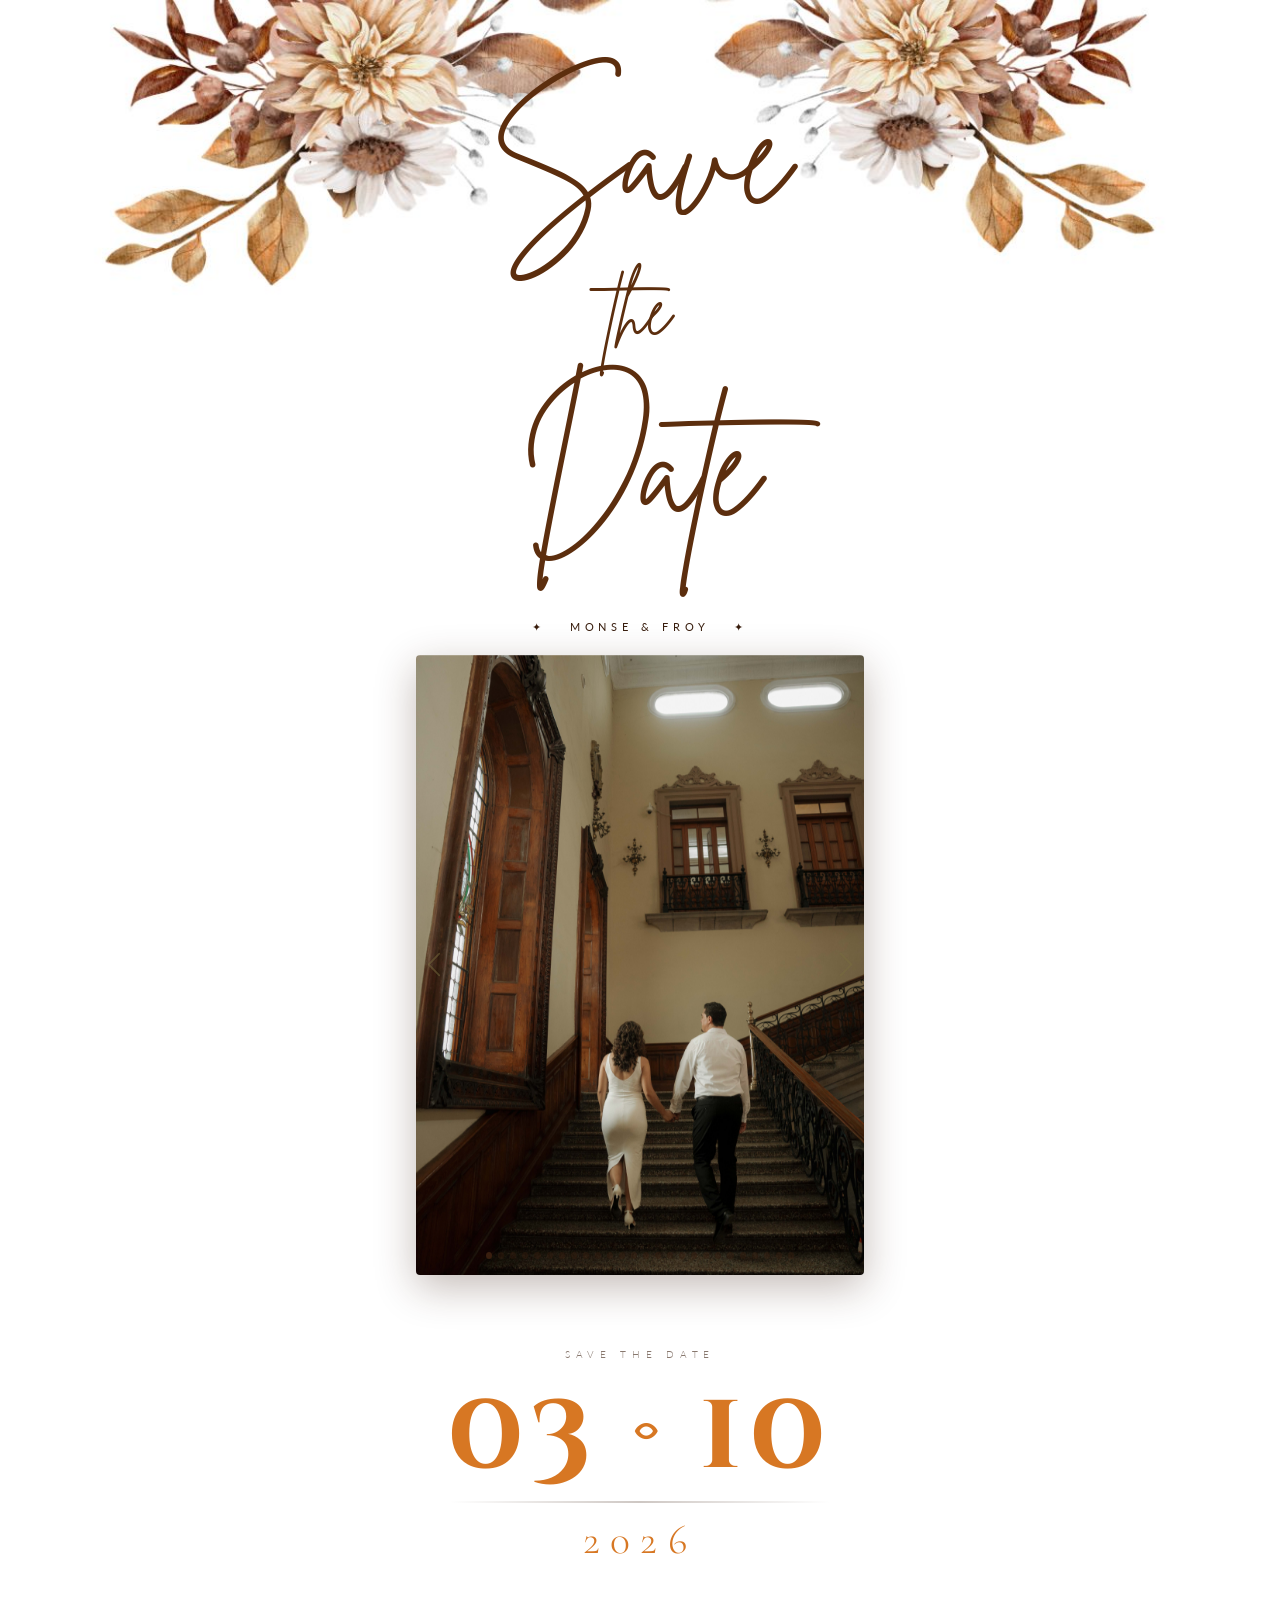
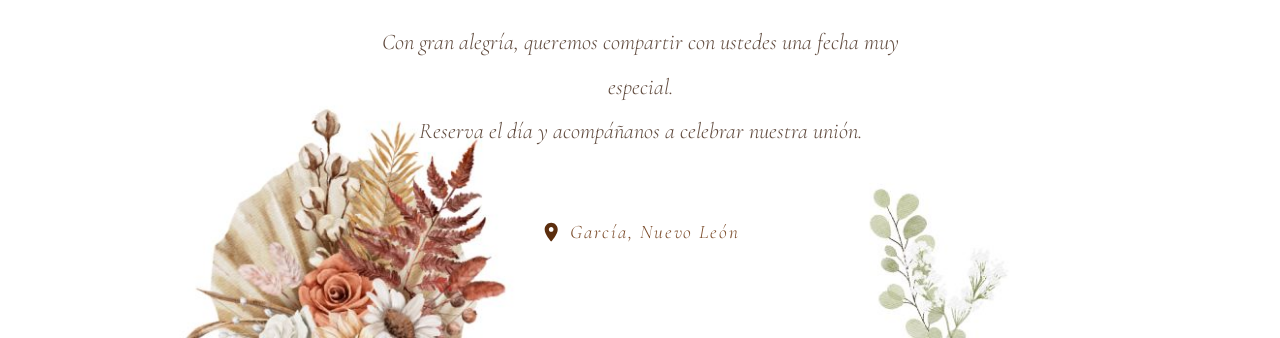
==== commit 3006d8e7: "Update index.html" ====
--- a/index.html
+++ b/index.html
@@ -51,20 +51,19 @@
         <button type="button" data-bs-target="#photoCarousel" data-bs-slide-to="21" aria-label="22"></button>
         <button type="button" data-bs-target="#photoCarousel" data-bs-slide-to="22" aria-label="23"></button>
         <button type="button" data-bs-target="#photoCarousel" data-bs-slide-to="23" aria-label="24"></button>
-        <button type="button" data-bs-target="#photoCarousel" data-bs-slide-to="24" aria-label="25"></button>      
+        <button type="button" data-bs-target="#photoCarousel" data-bs-slide-to="24" aria-label="25"></button>
         <button type="button" data-bs-target="#photoCarousel" data-bs-slide-to="25" aria-label="26"></button>
-        <button type="button" data-bs-target="#photoCarousel" data-bs-slide-to="26" aria-label="27"></button>
       </div>
 
       <div class="carousel-inner">
-        <div class="carousel-item active"><img src="static/img/SavetheDateA&F-1.jpg" alt="" /></div>
-        <div class="carousel-item"><img src="static/img/SavetheDateA&F-2.jpg" alt="" /></div>
-        <div class="carousel-item"><img src="static/img/SavetheDateA&F-3.jpg" alt="" /></div>
-        <div class="carousel-item"><img src="static/img/SavetheDateA&F-4.jpg" alt="" /></div>
-        <div class="carousel-item"><img src="static/img/SavetheDateA&F-6.jpg" alt="" /></div>
-        <div class="carousel-item"><img src="static/img/SavetheDateA&F-7.jpg" alt="" /></div>
-        <div class="carousel-item"><img src="static/img/SavetheDateA&F-8.jpg" alt="" /></div>
-        <div class="carousel-item"><img src="static/img/SavetheDateA&F-9.jpg" alt="" /></div>
+        <div class="carousel-item active"><img src="static/img/SavetheDateA&F-1.jpg"  alt="" /></div>
+        <div class="carousel-item"><img src="static/img/SavetheDateA&F-2.jpg"  alt="" /></div>
+        <div class="carousel-item"><img src="static/img/SavetheDateA&F-3.jpg"  alt="" /></div>
+        <div class="carousel-item"><img src="static/img/SavetheDateA&F-4.jpg"  alt="" /></div>
+        <div class="carousel-item"><img src="static/img/SavetheDateA&F-6.jpg"  alt="" /></div>
+        <div class="carousel-item"><img src="static/img/SavetheDateA&F-7.jpg"  alt="" /></div>
+        <div class="carousel-item"><img src="static/img/SavetheDateA&F-8.jpg"  alt="" /></div>
+        <div class="carousel-item"><img src="static/img/SavetheDateA&F-9.jpg"  alt="" /></div>
         <div class="carousel-item"><img src="static/img/SavetheDateA&F-10.jpg" alt="" /></div>
         <div class="carousel-item"><img src="static/img/SavetheDateA&F-12.jpg" alt="" /></div>
         <div class="carousel-item"><img src="static/img/SavetheDateA&F-13.jpg" alt="" /></div>
@@ -138,3 +137,4 @@
 </body>
 </html>
 
+
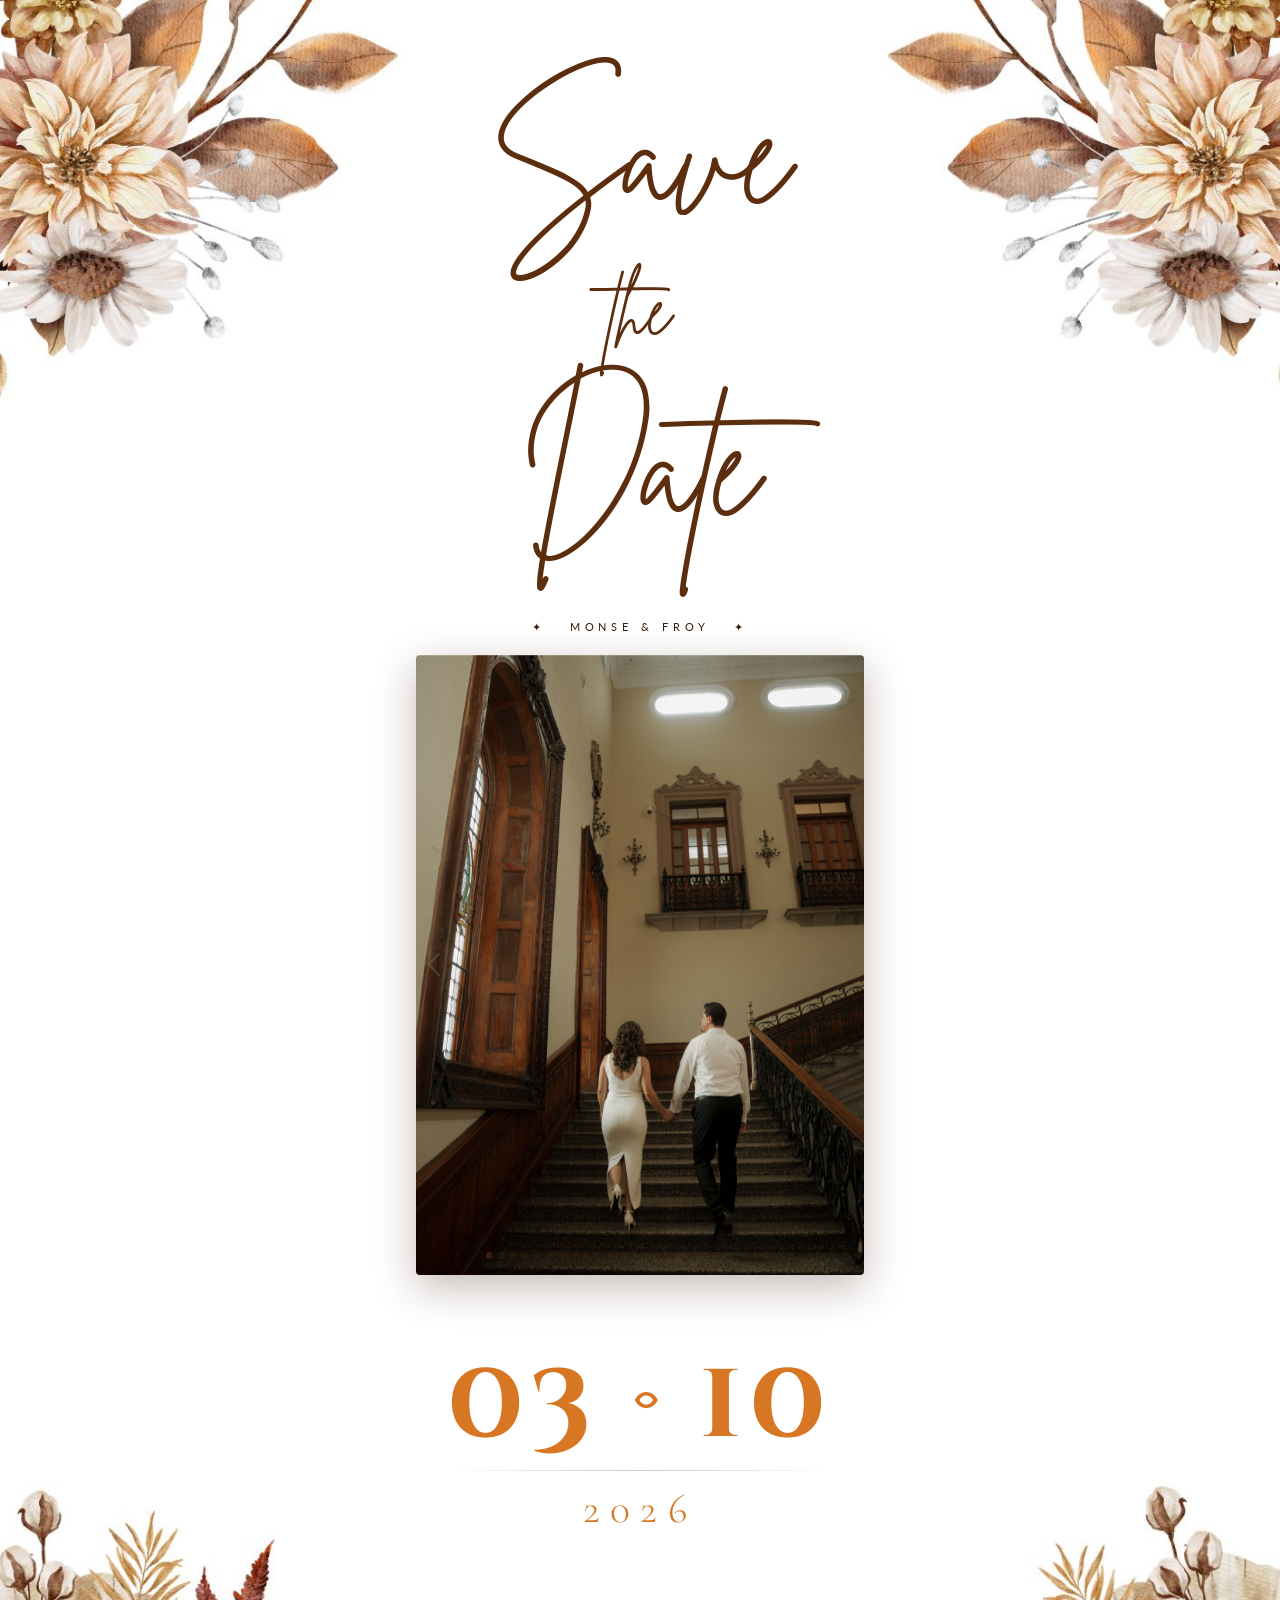
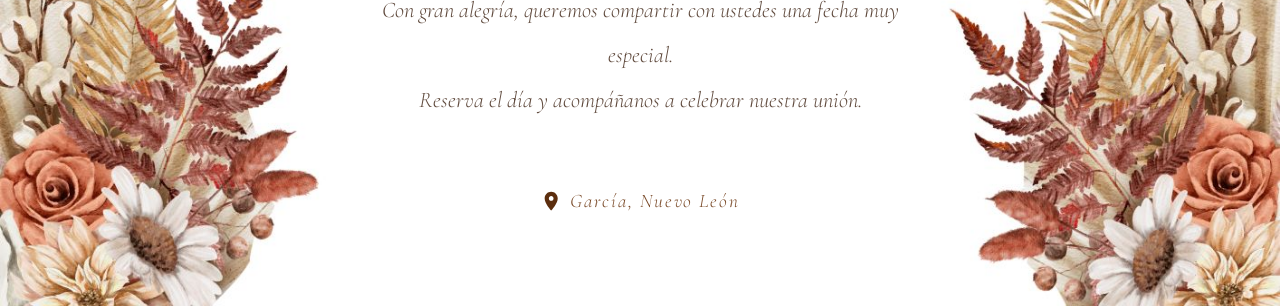
==== commit f40a0c01: "Update index.html" ====
--- a/index.html
+++ b/index.html
@@ -97,7 +97,6 @@
 
   <!-- FECHA -->
   <section id="fecha" class="fade-up">
-    <span class="save-label">Save the Date</span>
     <div class="date-display">03 &middot; 10</div>
     <span class="date-line"></span>
     <span class="year-tag">2026</span>
@@ -136,5 +135,3 @@
   </script>
 </body>
 </html>
-
-
--- a/static/css/styles.css
+++ b/static/css/styles.css
@@ -30,16 +30,16 @@
   scroll-behavior: smooth;
 }
 
-/* ── BODY / FONDO FIJO ── */
+/* ── BODY / FONDO ── */
 body {
   background-color: #ffffff;
   background-image: url('../img/Fondo.jpg');
-  background-size: cover;
-  background-position: center top;
+  background-size: 100% 100%;   /* cubre todo el ancho y alto de la página */
   background-repeat: no-repeat;
   color: var(--dark);
   font-family: 'Lato', sans-serif;
   font-weight: 300;
+  min-height: 100vh;
 }
 
 /* ── HEADER – NOMBRES ── */
@@ -244,3 +244,4 @@
     padding: 2.5rem 1rem 1.2rem;
   }
 }
+
